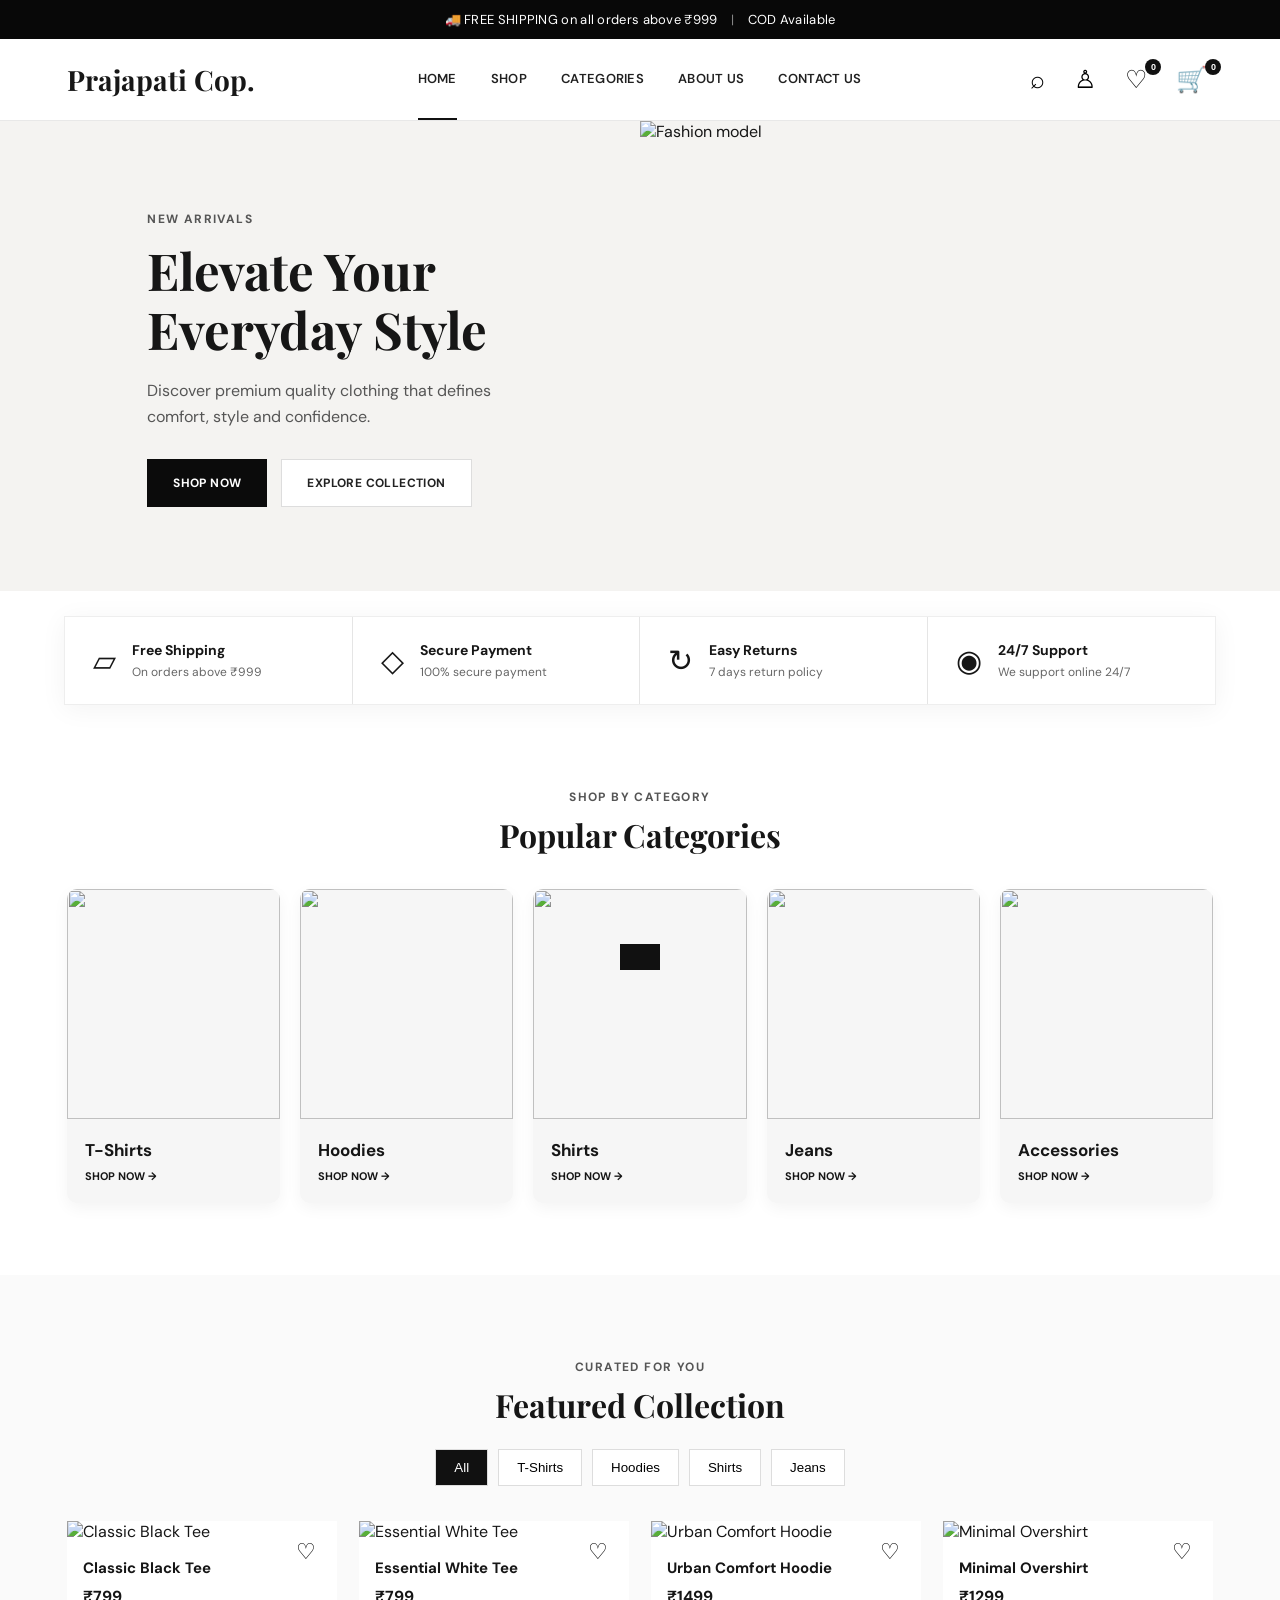
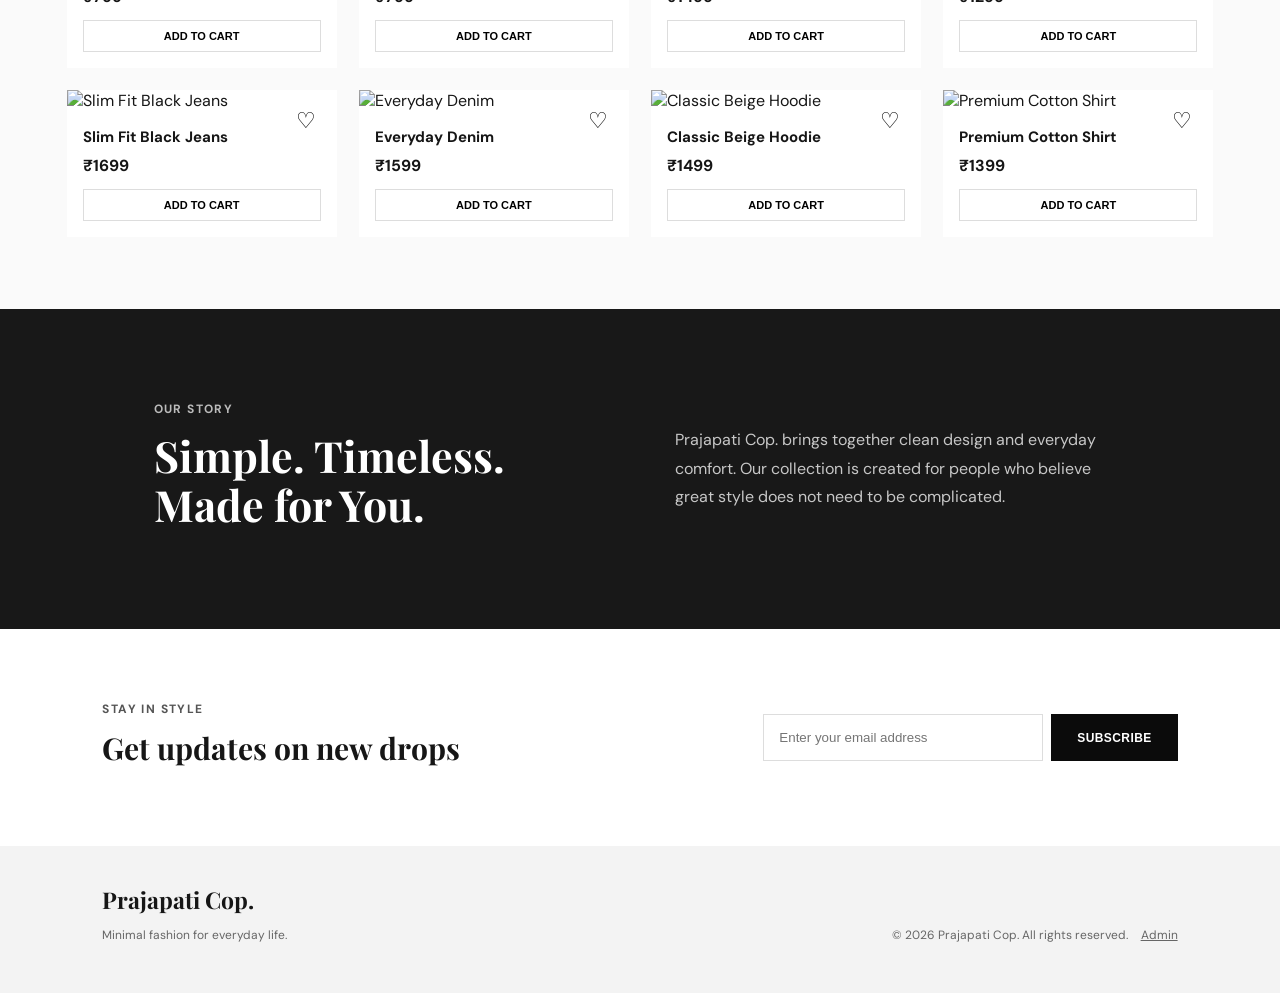
==== index.html @ 25d5ba53 "Add files via upload" ====
<!DOCTYPE html>
<html lang="en">
<head>
<meta charset="UTF-8" />
<meta name="viewport" content="width=device-width, initial-scale=1.0" />
<title>Prajapati Cop. | Fashion</title>
<link rel="preconnect" href="https://fonts.googleapis.com">
<link rel="preconnect" href="https://fonts.gstatic.com" crossorigin>
<link href="https://fonts.googleapis.com/css2?family=DM+Sans:wght@400;500;600;700&family=Playfair+Display:wght@500;600;700&display=swap" rel="stylesheet">
<link rel="stylesheet" href="style.css">
</head>
<body>
<div class="announcement">🚚 FREE SHIPPING on all orders above ₹999 <span>|</span> COD Available</div>

<header class="header">
  <a class="logo" href="#home">Prajapati Cop.</a>
  <nav>
    <a class="active" href="#home">HOME</a>
    <a href="#shop">SHOP</a>
    <a href="#categories">CATEGORIES</a>
    <a href="#about">ABOUT US</a>
    <a href="#contact">CONTACT US</a>
  </nav>
  <div class="actions">
    <button aria-label="Search" onclick="toggleSearch()">⌕</button>
    <button aria-label="Account" onclick="location.href='login.html'">♙</button>
    <button aria-label="Wishlist" onclick="openWishlist()">♡<b id="wishCount">0</b></button>
    <button aria-label="Cart" onclick="openCart()">🛒<b id="cartCount">0</b></button>
  </div>
</header>

<div id="searchBar" class="search-bar">
  <input id="searchInput" placeholder="Search products..." oninput="searchProducts(this.value)">
</div>

<main id="home">
<section class="hero">
  <div class="hero-content">
    <p class="eyebrow">NEW ARRIVALS</p>
    <h1>Elevate Your<br>Everyday Style</h1>
    <p>Discover premium quality clothing that defines<br>comfort, style and confidence.</p>
    <div class="hero-buttons">
      <a href="#shop" class="btn dark">SHOP NOW</a>
      <a href="#categories" class="btn light">EXPLORE COLLECTION</a>
    </div>
  </div>
  <div class="hero-image">
    <img src="https://images.unsplash.com/photo-1617137968427-85924c800a22?auto=format&fit=crop&w=1000&q=85" alt="Fashion model">
  </div>
</section>

<section class="benefits">
  <div><i>▱</i><span><strong>Free Shipping</strong><small>On orders above ₹999</small></span></div>
  <div><i>◇</i><span><strong>Secure Payment</strong><small>100% secure payment</small></span></div>
  <div><i>↻</i><span><strong>Easy Returns</strong><small>7 days return policy</small></span></div>
  <div><i>◉</i><span><strong>24/7 Support</strong><small>We support online 24/7</small></span></div>
</section>

<section id="categories" class="section">
  <div class="section-heading">
    <p>SHOP BY CATEGORY</p><h2>Popular Categories</h2>
  </div>
  <div class="categories">
    <article onclick="filterCategory('T-Shirts')"><img src="https://images.unsplash.com/photo-1521572163474-6864f9cf17ab?auto=format&fit=crop&w=700&q=80"><h3>T-Shirts</h3><span>SHOP NOW →</span></article>
    <article onclick="filterCategory('Hoodies')"><img src="https://images.unsplash.com/photo-1556821840-3a63f95609a7?auto=format&fit=crop&w=700&q=80"><h3>Hoodies</h3><span>SHOP NOW →</span></article>
    <article onclick="filterCategory('Shirts')"><img src="https://images.unsplash.com/photo-1602810318383-e386cc2a3ccf?auto=format&fit=crop&w=700&q=80"><h3>Shirts</h3><span>SHOP NOW →</span></article>
    <article onclick="filterCategory('Jeans')"><img src="https://images.unsplash.com/photo-1542272604-787c3835535d?auto=format&fit=crop&w=700&q=80"><h3>Jeans</h3><span>SHOP NOW →</span></article>
    <article onclick="filterCategory('Accessories')"><img src="https://images.unsplash.com/photo-1521369909029-2afed882baee?auto=format&fit=crop&w=700&q=80"><h3>Accessories</h3><span>SHOP NOW →</span></article>
  </div>
</section>

<section id="shop" class="section shop-section">
  <div class="section-heading">
    <p>CURATED FOR YOU</p><h2>Featured Collection</h2>
  </div>
  <div class="filters">
    <button onclick="filterCategory('All')" class="selected">All</button>
    <button onclick="filterCategory('T-Shirts')">T-Shirts</button>
    <button onclick="filterCategory('Hoodies')">Hoodies</button>
    <button onclick="filterCategory('Shirts')">Shirts</button>
    <button onclick="filterCategory('Jeans')">Jeans</button>
  </div>
  <div id="products" class="products"></div>
</section>

<section id="about" class="about">
  <div><p class="eyebrow">OUR STORY</p><h2>Simple. Timeless.<br>Made for You.</h2></div>
  <p>Prajapati Cop. brings together clean design and everyday comfort. Our collection is created for people who believe great style does not need to be complicated.</p>
</section>

<section id="contact" class="newsletter">
  <div><p>STAY IN STYLE</p><h2>Get updates on new drops</h2></div>
  <form onsubmit="subscribe(event)">
    <input type="email" placeholder="Enter your email address" required>
    <button class="btn dark">SUBSCRIBE</button>
  </form>
</section>
</main>

<footer>
  <div><h3>Prajapati Cop.</h3><p>Minimal fashion for everyday life.</p></div>
  <p>© 2026 Prajapati Cop. All rights reserved. <span style='margin-left:10px'><a href='admin.html' style='color:#666'>Admin</a></span></p>
</footer>

<div id="overlay" class="overlay" onclick="closePanels()"></div>
<aside id="cartPanel" class="panel">
  <button class="close" onclick="closePanels()">×</button><h2>Your Cart</h2>
  <div id="cartItems"></div>
  <div class="total">Total <strong id="cartTotal">₹0</strong></div>
  <button class="btn dark full" onclick="goCheckout()">CHECKOUT</button>
</aside>
<aside id="wishPanel" class="panel">
  <button class="close" onclick="closePanels()">×</button><h2>Your Wishlist</h2>
  <div id="wishItems"></div>
</aside>

<div id="toast"></div>
<script src="script.js"></script>
</body>
</html>
---- style.css ----
*{box-sizing:border-box}html{scroll-behavior:smooth}body{margin:0;color:#161616;background:#fff;font-family:"DM Sans",sans-serif}.announcement{background:#080808;color:#fff;text-align:center;padding:11px 20px;font-size:13px;letter-spacing:.3px}.announcement span{opacity:.5;margin:0 10px}.header{height:82px;display:flex;align-items:center;justify-content:space-between;padding:0 5.2vw;border-bottom:1px solid #e8e8e8;position:sticky;top:0;background:#fff;z-index:10}.logo{font-family:"Playfair Display",serif;font-weight:700;font-size:28px;text-decoration:none;color:#171717}nav{display:flex;gap:34px}nav a{color:#202020;text-decoration:none;font-size:13px;font-weight:600;letter-spacing:.3px;padding:31px 0;border-bottom:2px solid transparent}nav a:hover,nav a.active{border-color:#111}.actions{display:flex;align-items:center;gap:17px}.actions button{background:none;border:0;font-size:25px;cursor:pointer;position:relative}.actions b{position:absolute;top:-5px;right:-8px;background:#111;color:#fff;border-radius:50%;font-size:9px;width:16px;height:16px;display:grid;place-items:center}.search-bar{display:none;padding:12px 8%;border-bottom:1px solid #eee}.search-bar.show{display:block}.search-bar input{width:100%;padding:14px;border:1px solid #ddd;font-size:15px}.hero{min-height:470px;background:#f4f3f1;display:grid;grid-template-columns:1fr 1fr;overflow:hidden}.hero-content{padding:78px 0 55px 11.5vw}.eyebrow,.section-heading p,.newsletter p{font-size:12px;font-weight:700;letter-spacing:1.4px;color:#555}.hero h1,.section-heading h2,.about h2,.newsletter h2{font-family:"Playfair Display",serif;font-size:51px;line-height:1.15;margin:14px 0 20px}.hero-content>p:not(.eyebrow){color:#555;line-height:1.6}.hero-buttons{display:flex;gap:14px;margin-top:30px}.btn{display:inline-block;padding:15px 25px;border:1px solid #ddd;text-decoration:none;font-size:12px;font-weight:700;letter-spacing:.4px;cursor:pointer}.dark{background:#0b0b0b;color:#fff;border-color:#0b0b0b}.light{color:#222;background:#fff}.hero-image{position:relative}.hero-image img{width:100%;height:100%;object-fit:cover;object-position:center}.benefits{width:90%;margin:25px auto 0;display:grid;grid-template-columns:repeat(4,1fr);box-shadow:0 4px 25px #0000000d;border:1px solid #eee}.benefits>div{padding:24px 28px;display:flex;gap:16px;align-items:center;border-right:1px solid #e5e5e5}.benefits>div:last-child{border:0}.benefits i{font-style:normal;font-size:30px}.benefits span{display:flex;flex-direction:column;gap:5px}.benefits strong{font-size:14px}.benefits small{color:#666;font-size:12px}.section{padding:72px 5.2vw}.section-heading{text-align:center}.section-heading h2{font-size:32px;margin-top:8px}.categories{display:grid;grid-template-columns:repeat(5,1fr);gap:20px;margin-top:35px}.categories article{background:#f6f6f6;border-radius:10px;overflow:hidden;cursor:pointer;transition:.25s;box-shadow:0 5px 16px #0000000c}.categories article:hover,.product-card:hover{transform:translateY(-5px)}.categories img{width:100%;height:230px;object-fit:cover}.categories h3{font-size:17px;margin:15px 18px 8px}.categories span{display:block;font-size:11px;font-weight:700;margin:0 18px 20px}.shop-section{background:#fafafa}.filters{display:flex;justify-content:center;gap:10px;flex-wrap:wrap;margin:25px 0 35px}.filters button{padding:10px 18px;background:#fff;border:1px solid #ddd;cursor:pointer}.filters button:hover,.filters .selected{background:#111;color:#fff}.products{display:grid;grid-template-columns:repeat(4,1fr);gap:22px;max-width:1250px;margin:auto}.product-card{background:#fff;transition:.25s;position:relative}.product-card img{width:100%;height:310px;object-fit:cover}.product-info{padding:16px}.product-info h3{font-size:15px;margin:0 0 8px}.product-info p{margin:0;font-weight:700}.product-actions{display:flex;gap:8px;margin-top:13px}.small-btn{border:1px solid #ddd;background:#fff;padding:9px;cursor:pointer;font-size:11px;font-weight:700;flex:1}.wish-btn{position:absolute;right:12px;top:12px;background:#fff;border:0;border-radius:50%;width:38px;height:38px;font-size:22px;cursor:pointer}.about{padding:80px 12%;background:#181818;color:#fff;display:grid;grid-template-columns:1fr 1fr;gap:70px;align-items:center}.about .eyebrow{color:#bbb}.about h2{font-size:43px}.about>p{line-height:1.8;color:#c7c7c7;max-width:500px}.newsletter{padding:60px 8%;display:flex;align-items:center;justify-content:space-between;gap:30px}.newsletter h2{font-size:30px}.newsletter form{display:flex;gap:8px}.newsletter input{min-width:280px;padding:15px;border:1px solid #ddd}footer{background:#f3f3f3;padding:38px 8%;display:flex;justify-content:space-between;align-items:end}footer h3{font-family:"Playfair Display",serif;font-size:23px;margin:0 0 8px}footer p{color:#666;font-size:12px}.overlay{position:fixed;inset:0;background:#0007;display:none;z-index:20}.overlay.show{display:block}.panel{position:fixed;right:-430px;top:0;height:100vh;width:min(430px,100%);background:#fff;z-index:21;padding:30px;transition:.3s;overflow:auto}.panel.show{right:0}.panel h2{font-family:"Playfair Display",serif}.close{float:right;border:0;background:none;font-size:30px;cursor:pointer}.cart-row{display:flex;gap:12px;border-bottom:1px solid #eee;padding:13px 0}.cart-row img{width:65px;height:75px;object-fit:cover}.cart-row div{flex:1}.cart-row h4{margin:0 0 5px;font-size:14px}.remove{border:0;background:none;cursor:pointer;color:#777}.total{display:flex;justify-content:space-between;font-size:18px;padding:20px 0}.full{width:100%}.empty{color:#777;padding:30px 0;text-align:center}#toast{position:fixed;left:50%;bottom:30px;transform:translate(-50%,100px);background:#111;color:#fff;padding:13px 20px;z-index:50;transition:.3s;font-size:13px}#toast.show{transform:translate(-50%,0)}
@media(max-width:900px){nav{display:none}.hero{grid-template-columns:1fr;min-height:auto}.hero-content{padding:55px 9%}.hero h1{font-size:42px}.hero-image{height:380px}.benefits{grid-template-columns:1fr 1fr}.benefits>div:nth-child(2){border-right:0}.categories{grid-template-columns:repeat(2,1fr)}.products{grid-template-columns:repeat(2,1fr)}.about{grid-template-columns:1fr;gap:10px}.newsletter{flex-direction:column;align-items:flex-start}footer{display:block}.newsletter form{width:100%}.newsletter input{min-width:0;flex:1}}
@media(max-width:520px){.announcement{font-size:10px}.logo{font-size:22px}.header{height:68px;padding:0 4%}.actions{gap:8px}.actions button{font-size:20px}.hero h1{font-size:35px}.benefits{grid-template-columns:1fr;width:92%}.benefits>div{border-right:0;border-bottom:1px solid #e5e5e5}.section{padding:55px 4%}.categories{grid-template-columns:1fr 1fr;gap:12px}.categories img{height:180px}.categories h3{font-size:14px;margin:12px}.categories span{margin:0 12px 14px}.products{gap:12px}.product-card img{height:230px}.product-info{padding:12px}.newsletter form{flex-direction:column}.newsletter input{width:100%}.hero-buttons{flex-wrap:wrap}.about{padding:60px 8%}}

/* Account + Admin */
.page-wrap{max-width:1280px;margin:0 auto;padding:45px 5%}.breadcrumb{font-size:13px;color:#777;margin-bottom:12px}.page-title{font-family:"Playfair Display",serif;font-size:42px;margin:0 0 6px}.muted{color:#777}
.account-layout{display:grid;grid-template-columns:240px 1fr;gap:24px;margin-top:30px}.account-menu,.card{background:#fff;border:1px solid #e8e8e8;border-radius:12px;box-shadow:0 4px 20px #00000008}.account-menu{padding:12px;height:max-content}.account-menu button{display:block;width:100%;text-align:left;border:0;background:transparent;padding:14px;border-radius:8px;cursor:pointer;font-weight:600}.account-menu button.active,.account-menu button:hover{background:#111;color:#fff}.account-grid{display:grid;grid-template-columns:repeat(4,1fr);gap:16px}.stat-card{padding:22px}.stat-card strong{display:block;font-size:27px;margin-top:8px}.wide-grid{display:grid;grid-template-columns:1.25fr .9fr;gap:20px;margin-top:20px}.card{padding:20px}.card h3{margin-top:0}.order-line{display:grid;grid-template-columns:1fr auto auto;gap:12px;padding:14px 0;border-bottom:1px solid #eee;font-size:14px}.badge{padding:5px 10px;border-radius:20px;background:#eaf7ef;color:#237244;font-size:11px;font-weight:700}.login-box{max-width:460px;margin:55px auto;padding:32px}.field{margin:14px 0}.field label{display:block;font-size:13px;font-weight:700;margin-bottom:7px}.field input{width:100%;padding:14px;border:1px solid #ddd;border-radius:6px}.error{color:#b3261e;font-size:13px;display:none}

/* Admin */
.admin-body{background:#f7f7f8}.admin-layout{display:grid;grid-template-columns:250px 1fr;min-height:100vh}.admin-side{background:#121722;color:#fff;padding:25px 15px}.admin-brand{font-family:"Playfair Display",serif;font-size:25px;margin:0 12px 28px}.admin-side small{color:#aaa;margin-left:12px}.admin-side button{display:block;width:100%;padding:13px 15px;margin:5px 0;border:0;border-radius:8px;background:transparent;color:#dce0e8;text-align:left;font-weight:600;cursor:pointer}.admin-side button.active,.admin-side button:hover{background:#332a77;color:#fff}.admin-main{padding:28px}.admin-top{display:flex;justify-content:space-between;align-items:center;margin-bottom:25px}.admin-stats{display:grid;grid-template-columns:repeat(5,1fr);gap:15px}.admin-card{background:#fff;border:1px solid #eee;border-radius:12px;padding:20px}.admin-card strong{display:block;font-size:25px;margin-top:8px}.admin-content-grid{display:grid;grid-template-columns:1.2fr .8fr;gap:18px;margin-top:18px}.chart{height:250px;display:flex;align-items:end;gap:12px;padding:20px;border-bottom:2px solid #ddd}.bar{flex:1;background:#5b4acb;border-radius:7px 7px 0 0;min-height:20px}.admin-table{width:100%;border-collapse:collapse}.admin-table th,.admin-table td{padding:13px;text-align:left;border-bottom:1px solid #eee;font-size:13px}.admin-section{display:none}.admin-section.show{display:block}.danger{color:#c62828}.product-form{display:grid;grid-template-columns:repeat(2,1fr);gap:14px}.product-form input,.product-form select{padding:13px;border:1px solid #ddd;border-radius:6px}.admin-action{padding:9px 12px;border:0;border-radius:6px;background:#111;color:#fff;cursor:pointer}
@media(max-width:950px){.account-layout{grid-template-columns:1fr}.account-grid{grid-template-columns:repeat(2,1fr)}.wide-grid,.admin-content-grid{grid-template-columns:1fr}.admin-layout{grid-template-columns:1fr}.admin-side{display:flex;overflow:auto;gap:5px}.admin-brand{min-width:170px;margin:12px}.admin-side button{min-width:120px}.admin-main{padding:18px}.admin-stats{grid-template-columns:repeat(2,1fr)}}
@media(max-width:560px){.account-grid,.admin-stats{grid-template-columns:1fr}.page-title{font-size:34px}.order-line{grid-template-columns:1fr}.product-form{grid-template-columns:1fr}}

/* Checkout */
.checkout-page{max-width:1100px;margin:0 auto;padding:60px 24px 90px}.checkout-heading{text-align:left;margin-bottom:30px}.checkout-grid{display:grid;grid-template-columns:1.3fr .8fr;gap:28px;align-items:start}.checkout-card{background:#fff;border:1px solid #ddd;border-radius:16px;padding:28px;box-shadow:0 10px 30px rgba(0,0,0,.04)}.checkout-card h3{font-size:22px;margin:0 0 20px}.checkout-card h3:not(:first-child){margin-top:30px}.form-grid{display:grid;grid-template-columns:1fr 1fr;gap:16px}.form-grid label{font-size:14px;font-weight:600}.form-grid .wide{grid-column:1/-1}.form-grid input{display:block;width:100%;box-sizing:border-box;margin-top:7px;padding:13px;border:1px solid #d7d7d7;border-radius:8px;font:inherit}.payment-option{display:flex;gap:12px;align-items:flex-start;border:1px solid #ddd;padding:15px;border-radius:10px;margin:10px 0;cursor:pointer}.payment-option input{margin-top:4px}.payment-option small{display:block;color:#777;margin-top:4px}.checkout-card .full{width:100%;margin-top:22px}.checkout-note{font-size:12px;color:#777;text-align:center;margin-bottom:0}.checkout-item{display:flex;justify-content:space-between;gap:15px;padding:12px 0;border-bottom:1px solid #eee}.checkout-item small{color:#777}.summary-row,.summary-total{display:flex;justify-content:space-between;padding:14px 0}.summary-total{border-top:1px solid #ddd;font-size:20px}.order-empty{color:#777}.success-box{max-width:650px;margin:80px auto;text-align:center}.success-box h2{font-size:42px}@media(max-width:800px){.checkout-grid{grid-template-columns:1fr}.form-grid{grid-template-columns:1fr}.form-grid .wide{grid-column:auto}}
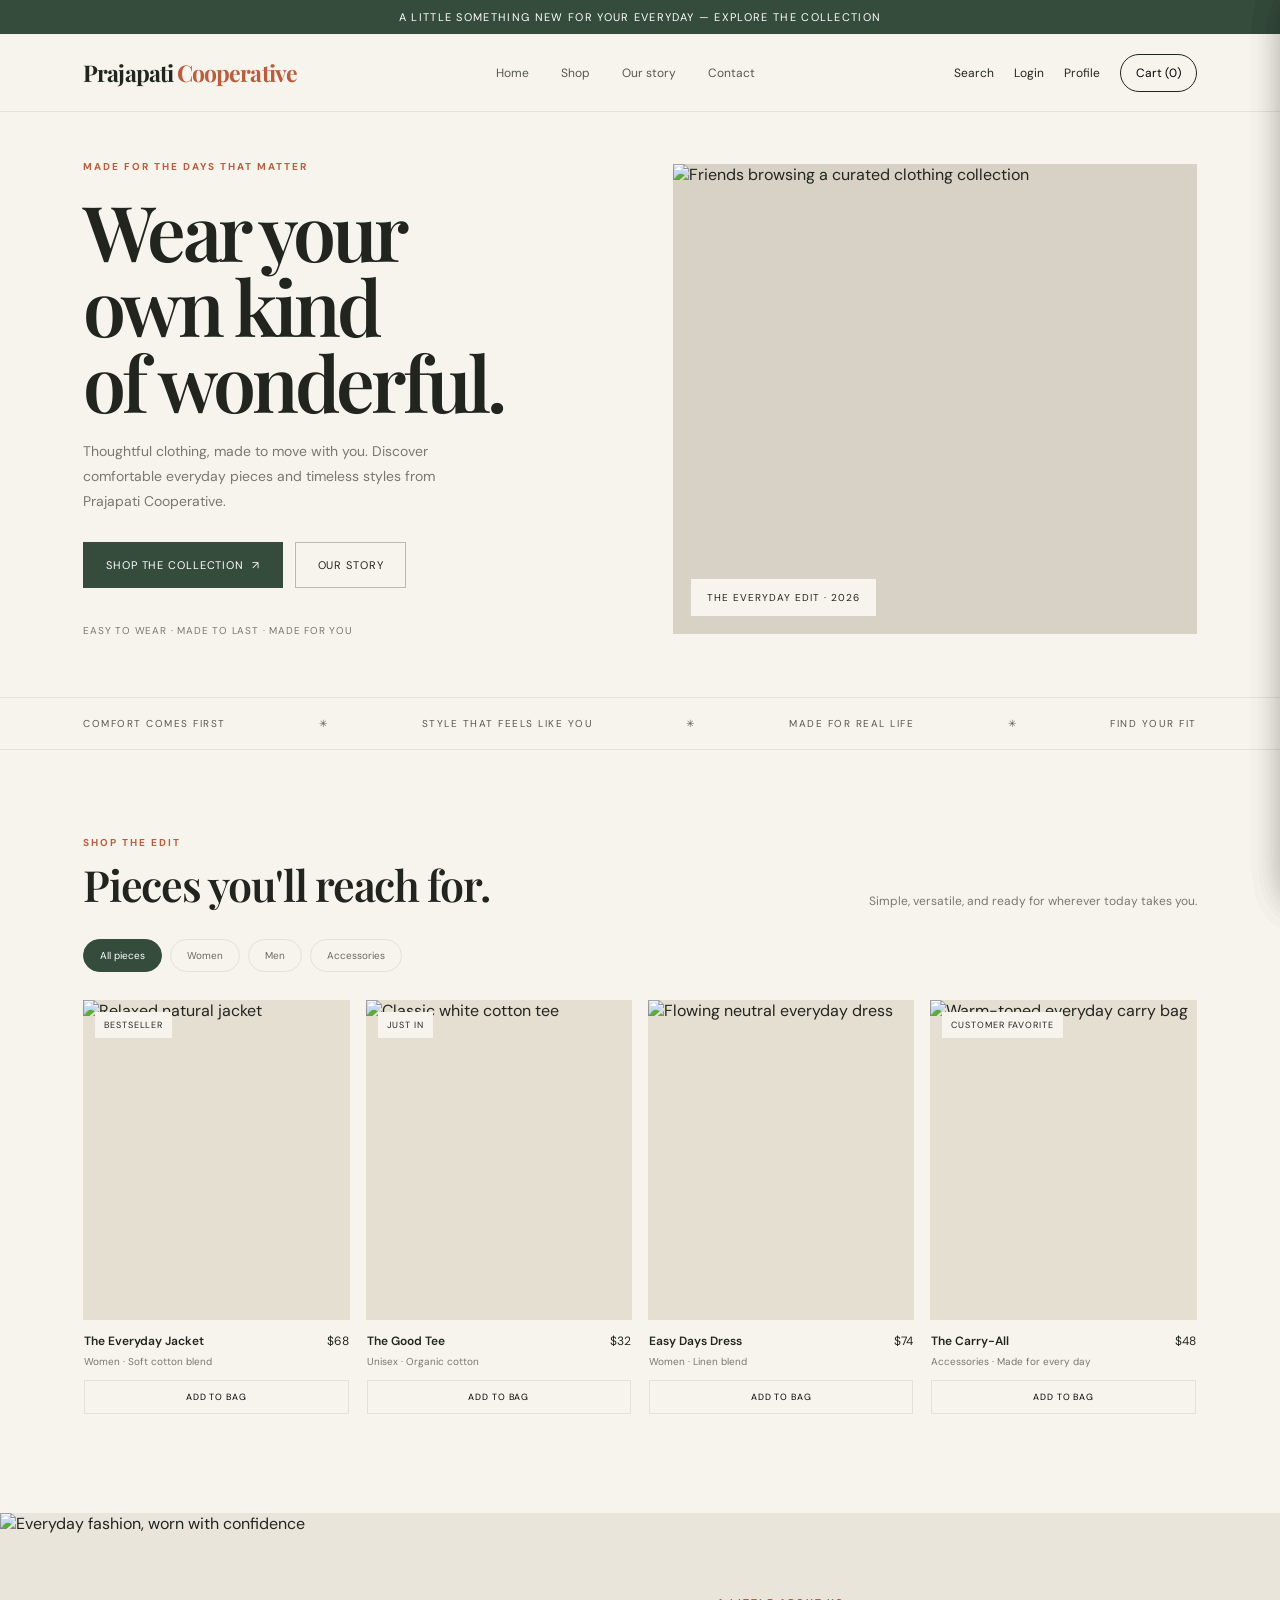
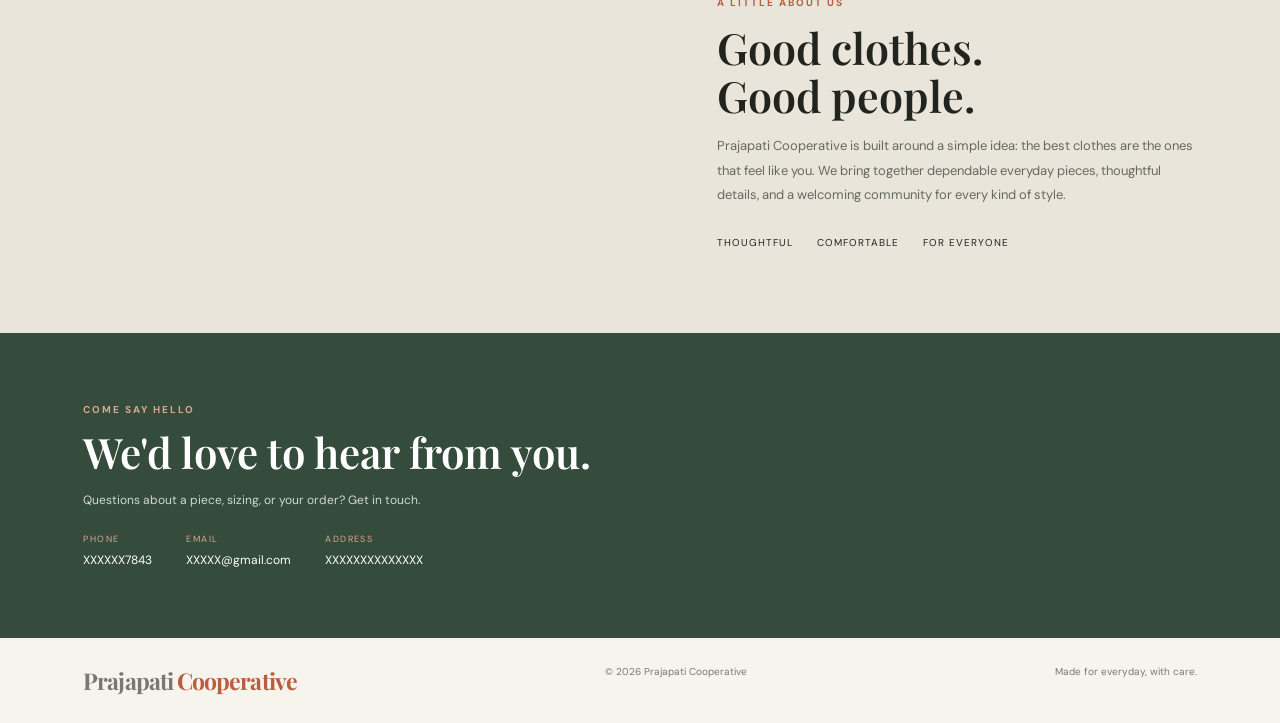
==== commit 2a954526: "Publish mobile Prajapati Cooperative storefront" ====
--- a/index.html
+++ b/index.html
@@ -1,120 +1,34 @@
-<!DOCTYPE html>
+<!doctype html>
 <html lang="en">
 <head>
-<meta charset="UTF-8" />
-<meta name="viewport" content="width=device-width, initial-scale=1.0" />
-<title>Prajapati Cop. | Fashion</title>
-<link rel="preconnect" href="https://fonts.googleapis.com">
-<link rel="preconnect" href="https://fonts.gstatic.com" crossorigin>
-<link href="https://fonts.googleapis.com/css2?family=DM+Sans:wght@400;500;600;700&family=Playfair+Display:wght@500;600;700&display=swap" rel="stylesheet">
-<link rel="stylesheet" href="style.css">
-</head>
+<meta charset="utf-8"><meta name="viewport" content="width=device-width,initial-scale=1"><meta name="theme-color" content="#f7f4ed">
+<title>Prajapati Cooperative — Everyday, beautifully made</title>
+<style>
+@import url('https://fonts.googleapis.com/css2?family=DM+Sans:wght@400;500;600;700&family=Playfair+Display:wght@500;600;700&display=swap');
+:root{--ink:#22251f;--muted:#777970;--cream:#f7f4ed;--green:#354b3c;--line:#e5e1d7;--rust:#b85e3e}*{box-sizing:border-box}html{scroll-behavior:smooth}body{margin:0;background:var(--cream);color:var(--ink);font-family:'DM Sans',sans-serif}a{color:inherit;text-decoration:none}button{font:inherit}.hamburger{display:none;border:0;background:transparent;font-size:22px;cursor:pointer;color:var(--ink)}.mobile-categories,.mobile-promo,.bottomnav{display:none}.drawerlinks{display:flex;flex-direction:column;margin-top:12px}.drawerlinks a{padding:17px 5px;border-bottom:1px solid var(--line);font-size:15px}.topline{background:var(--green);color:#fff;text-align:center;padding:10px;font-size:11px;letter-spacing:.12em}.nav{height:78px;display:flex;align-items:center;justify-content:space-between;padding:0 6.5%;border-bottom:1px solid var(--line)}.brand{font-family:'Playfair Display',serif;font-size:23px;font-weight:700;letter-spacing:-.04em}.brand span{color:var(--rust)}.links{display:flex;gap:32px;font-size:12px;color:#55584f}.links a:hover{color:var(--rust)}.navright{font-size:12px;display:flex;gap:20px;align-items:center}.bag{border:1px solid var(--ink);padding:10px 15px;border-radius:99px;background:transparent;cursor:pointer}.textbtn{border:0;background:transparent;cursor:pointer;font-size:12px;color:inherit;padding:8px 0}.tools{display:flex;gap:10px;align-items:center}.searchbar{display:none;padding:14px 6.5%;border-bottom:1px solid var(--line)}.searchbar.open{display:flex}.searchbar input{width:100%;padding:12px 14px;border:1px solid var(--line);background:#fff;font:inherit;font-size:13px}.panel{position:fixed;inset:0 0 0 auto;width:min(390px,100%);background:var(--cream);z-index:10;box-shadow:-10px 0 40px #0002;padding:25px;transform:translateX(105%);transition:transform .25s;overflow:auto}.panel.open{transform:translateX(0)}.panelhead{display:flex;justify-content:space-between;align-items:center;border-bottom:1px solid var(--line);padding-bottom:15px}.panelhead h2{font:600 28px "Playfair Display",serif;margin:0}.close{border:0;background:none;font-size:24px;cursor:pointer}.cartline{padding:16px 0;border-bottom:1px solid var(--line);font-size:13px}.loginbox{margin-top:24px}.loginbox input{display:block;width:100%;padding:12px;margin:10px 0;border:1px solid var(--line);background:white;font:inherit}.formswitch{font-size:12px;color:var(--muted);margin-top:18px}.linkbtn{border:0;background:none;text-decoration:underline;cursor:pointer;color:var(--green);font:inherit;padding:0}.shade{display:none;position:fixed;inset:0;background:#171a1680;z-index:9}.shade.open{display:block}.hero{display:grid;grid-template-columns:1fr 1fr;min-height:570px;padding:48px 6.5% 60px;gap:6%;align-items:center}.eyebrow{font-size:10px;letter-spacing:.2em;text-transform:uppercase;color:var(--rust);font-weight:700}.hero h1{font:600 clamp(48px,6vw,82px)/.98 'Playfair Display',serif;letter-spacing:-.05em;margin:20px 0}.hero p{color:var(--muted);line-height:1.8;max-width:390px;font-size:14px}.actions{display:flex;gap:12px;margin-top:28px}.btn{padding:15px 22px;background:var(--green);color:white;border:1px solid var(--green);font-size:11px;letter-spacing:.08em;cursor:pointer}.btn.outline{background:transparent;color:var(--ink);border-color:#bcb9ae}.hero-note{font-size:10px;color:var(--muted);margin-top:36px;letter-spacing:.08em}.heroimg{height:470px;position:relative;background:#d7d2c5;overflow:hidden}.heroimg img{width:100%;height:100%;object-fit:cover;display:block}.imglabel{position:absolute;bottom:18px;left:18px;background:var(--cream);padding:12px 16px;font-size:10px;letter-spacing:.1em;text-transform:uppercase}.ticker{border-top:1px solid var(--line);border-bottom:1px solid var(--line);padding:19px 6.5%;display:flex;justify-content:space-between;color:#55584f;font-size:10px;letter-spacing:.15em;text-transform:uppercase}.section{padding:86px 6.5%}.sectionhead{display:flex;justify-content:space-between;align-items:end;margin-bottom:30px}.section h2{font:600 43px/1.1 'Playfair Display',serif;letter-spacing:-.03em;margin:12px 0 0}.sub{font-size:12px;color:var(--muted)}.filters{display:flex;gap:8px;margin:25px 0 28px}.filter{border:1px solid var(--line);background:transparent;border-radius:99px;padding:9px 16px;font-size:10px;color:#686a62;cursor:pointer}.filter.active,.filter:hover{background:var(--green);color:white;border-color:var(--green)}.grid{display:grid;grid-template-columns:repeat(4,1fr);gap:16px}.product[hidden]{display:none}.photo{height:320px;background:#e5dfd2;position:relative;overflow:hidden}.photo img{width:100%;height:100%;object-fit:cover;transition:transform .5s}.product:hover .photo img{transform:scale(1.04)}.tag{position:absolute;top:12px;left:12px;background:var(--cream);padding:7px 9px;font-size:9px;letter-spacing:.1em;text-transform:uppercase}.productinfo{padding:13px 1px}.productrow{display:flex;justify-content:space-between;gap:10px;font-size:12px}.productname{font-weight:600}.price{white-space:nowrap}.detail{color:var(--muted);font-size:10px;margin-top:6px}.add{display:block;margin-top:12px;border:1px solid var(--line);background:transparent;width:100%;padding:10px;text-transform:uppercase;letter-spacing:.1em;font-size:9px;cursor:pointer}.add:hover{background:var(--green);color:#fff}.story{background:#e9e5da;display:grid;grid-template-columns:1fr 1fr;min-height:420px}.storyimg img{width:100%;height:100%;object-fit:cover;display:block}.storycopy{padding:70px 12%;align-self:center}.storycopy h2{font:600 43px/1.1 'Playfair Display',serif;margin:15px 0}.storycopy p{font-size:13px;line-height:1.9;color:#66695f}.values{display:flex;gap:24px;margin-top:28px;font-size:10px;letter-spacing:.1em;text-transform:uppercase}.contact{background:var(--green);color:#fff;padding:70px 6.5%;display:flex;justify-content:space-between;align-items:center}.contact h2{font:600 42px 'Playfair Display',serif;margin:8px 0}.contact p{font-size:12px;color:#d2d9d0} .contact .btn{background:var(--cream);color:var(--green);border-color:var(--cream)}.contactdetails{display:flex;gap:34px;margin-top:25px;flex-wrap:wrap}.contactdetails div{display:flex;flex-direction:column;gap:7px}.contactdetails span{font-size:9px;letter-spacing:.16em;color:#d8a991}.contactdetails a,.contactdetails p{font-size:12px;color:#fff;margin:0}.contactdetails a:hover{text-decoration:underline}footer{padding:27px 6.5%;display:flex;justify-content:space-between;font-size:10px;color:var(--muted)}.toast{position:fixed;bottom:20px;right:20px;background:var(--ink);color:white;padding:13px 18px;font-size:12px;opacity:0;transform:translateY(8px);transition:.2s;pointer-events:none}.toast.show{opacity:1;transform:translateY(0)}
+@media(max-width:800px){.nav{padding:0 5%;height:68px}.links{gap:14px}.links a:nth-child(3){display:none}.hero{grid-template-columns:1fr;padding:42px 5%;gap:30px}.heroimg{height:380px}.ticker{padding:17px 5%;gap:12px;flex-wrap:wrap}.section{padding:65px 5%}.grid{grid-template-columns:repeat(2,1fr);gap:12px}.photo{height:270px}.story{grid-template-columns:1fr}.storyimg{height:300px}.storycopy{padding:50px 8%}.contact{padding:55px 5%}.contact h2{font-size:34px}}@media(max-width:480px){.topline{font-size:8px;padding:8px}.nav{height:64px;justify-content:flex-start;gap:12px;padding:0 4%}.hamburger{display:block}.brand{font-size:16px;white-space:nowrap}.links{display:none}.navright{margin-left:auto;gap:8px}.navright #loginBtn,.navright #profileBtn{display:none}.textbtn{font-size:11px}.bag{font-size:10px;padding:8px}.searchbar{display:flex;padding:10px 4%;border-bottom:0}.searchbar input{border-radius:12px}.mobile-categories{display:flex;justify-content:space-between;gap:12px;padding:12px 4% 16px;overflow-x:auto;background:#fff;border-bottom:1px solid var(--line)}.mobile-categories a{min-width:57px;display:flex;flex-direction:column;align-items:center;gap:6px;font-size:23px}.mobile-categories span{font-size:10px;color:#50534b}.mobile-promo{display:flex;margin:14px 4% 4px;padding:20px;border-radius:14px;background:linear-gradient(115deg,#273a32,#607565);color:white;align-items:center;justify-content:space-between;min-height:145px}.mobile-promo div:first-child{display:flex;flex-direction:column;gap:5px}.mobile-promo b{font-size:9px;letter-spacing:.15em;color:#e6cbb2}.mobile-promo strong{font:600 26px "Playfair Display",serif}.mobile-promo span{font-size:10px;color:#e1e5df}.mobile-promo a{font-size:9px;letter-spacing:.1em;margin-top:6px}.promo-mark{border:1px solid #ffffff80;border-radius:50%;width:82px;height:82px;display:flex;align-items:center;justify-content:center;text-align:center;font-weight:700;font-size:13px;transform:rotate(10deg)}.hero{min-height:auto;padding:22px 4% 16px;display:block}.hero>div:first-child{display:none}.heroimg{height:190px;border-radius:12px}.imglabel{bottom:8px;left:8px;font-size:8px;padding:8px}.ticker{display:none}.section{padding:28px 4% 45px}.sectionhead{margin-bottom:12px}.section h2{font-size:28px}.sub{font-size:10px}.filters{overflow-x:auto;white-space:nowrap;margin:15px 0}.grid{grid-template-columns:repeat(2,minmax(0,1fr));gap:10px}.photo{height:200px;border-radius:9px}.productinfo{padding:10px 1px}.productrow{font-size:11px}.detail{font-size:9px}.add{padding:9px}.story{margin-top:10px}.storyimg{height:220px}.storycopy{padding:38px 6%}.storycopy h2{font-size:34px}.contact{padding:38px 5%}.contact h2{font-size:29px}.contactdetails{gap:20px}.contactdetails a,.contactdetails p{font-size:11px}footer{padding-bottom:85px}.bottomnav{position:fixed;z-index:5;bottom:0;left:0;right:0;display:flex;justify-content:space-around;background:#fff;border-top:1px solid var(--line);padding:9px 5px calc(9px + env(safe-area-inset-bottom));box-shadow:0 -5px 18px #0000000a}.bottomnav a,.bottomnav button{display:flex;flex-direction:column;align-items:center;gap:3px;border:0;background:none;color:#565a52;font-size:9px;cursor:pointer}.bottomnav i{font-style:normal;font-size:18px}.bottomnav a:first-child{color:var(--rust)}.links{gap:10px;font-size:10px}.navright{gap:8px;font-size:10px}.bag{padding:8px 10px}.hero h1{font-size:56px}.heroimg{height:330px}.photo{height:215px}.sectionhead{align-items:start;gap:12px;flex-direction:column}.section h2{font-size:37px}.ticker{font-size:8px}.contact{align-items:flex-start;gap:22px;flex-direction:column}footer{gap:10px;flex-wrap:wrap}}
+</style></head>
 <body>
-<div class="announcement">🚚 FREE SHIPPING on all orders above ₹999 <span>|</span> COD Available</div>
-
-<header class="header">
-  <a class="logo" href="#home">Prajapati Cop.</a>
-  <nav>
-    <a class="active" href="#home">HOME</a>
-    <a href="#shop">SHOP</a>
-    <a href="#categories">CATEGORIES</a>
-    <a href="#about">ABOUT US</a>
-    <a href="#contact">CONTACT US</a>
-  </nav>
-  <div class="actions">
-    <button aria-label="Search" onclick="toggleSearch()">⌕</button>
-    <button aria-label="Account" onclick="location.href='login.html'">♙</button>
-    <button aria-label="Wishlist" onclick="openWishlist()">♡<b id="wishCount">0</b></button>
-    <button aria-label="Cart" onclick="openCart()">🛒<b id="cartCount">0</b></button>
-  </div>
-</header>
-
-<div id="searchBar" class="search-bar">
-  <input id="searchInput" placeholder="Search products..." oninput="searchProducts(this.value)">
-</div>
-
-<main id="home">
-<section class="hero">
-  <div class="hero-content">
-    <p class="eyebrow">NEW ARRIVALS</p>
-    <h1>Elevate Your<br>Everyday Style</h1>
-    <p>Discover premium quality clothing that defines<br>comfort, style and confidence.</p>
-    <div class="hero-buttons">
-      <a href="#shop" class="btn dark">SHOP NOW</a>
-      <a href="#categories" class="btn light">EXPLORE COLLECTION</a>
-    </div>
-  </div>
-  <div class="hero-image">
-    <img src="https://images.unsplash.com/photo-1617137968427-85924c800a22?auto=format&fit=crop&w=1000&q=85" alt="Fashion model">
-  </div>
-</section>
-
-<section class="benefits">
-  <div><i>▱</i><span><strong>Free Shipping</strong><small>On orders above ₹999</small></span></div>
-  <div><i>◇</i><span><strong>Secure Payment</strong><small>100% secure payment</small></span></div>
-  <div><i>↻</i><span><strong>Easy Returns</strong><small>7 days return policy</small></span></div>
-  <div><i>◉</i><span><strong>24/7 Support</strong><small>We support online 24/7</small></span></div>
-</section>
-
-<section id="categories" class="section">
-  <div class="section-heading">
-    <p>SHOP BY CATEGORY</p><h2>Popular Categories</h2>
-  </div>
-  <div class="categories">
-    <article onclick="filterCategory('T-Shirts')"><img src="https://images.unsplash.com/photo-1521572163474-6864f9cf17ab?auto=format&fit=crop&w=700&q=80"><h3>T-Shirts</h3><span>SHOP NOW →</span></article>
-    <article onclick="filterCategory('Hoodies')"><img src="https://images.unsplash.com/photo-1556821840-3a63f95609a7?auto=format&fit=crop&w=700&q=80"><h3>Hoodies</h3><span>SHOP NOW →</span></article>
-    <article onclick="filterCategory('Shirts')"><img src="https://images.unsplash.com/photo-1602810318383-e386cc2a3ccf?auto=format&fit=crop&w=700&q=80"><h3>Shirts</h3><span>SHOP NOW →</span></article>
-    <article onclick="filterCategory('Jeans')"><img src="https://images.unsplash.com/photo-1542272604-787c3835535d?auto=format&fit=crop&w=700&q=80"><h3>Jeans</h3><span>SHOP NOW →</span></article>
-    <article onclick="filterCategory('Accessories')"><img src="https://images.unsplash.com/photo-1521369909029-2afed882baee?auto=format&fit=crop&w=700&q=80"><h3>Accessories</h3><span>SHOP NOW →</span></article>
-  </div>
-</section>
-
-<section id="shop" class="section shop-section">
-  <div class="section-heading">
-    <p>CURATED FOR YOU</p><h2>Featured Collection</h2>
-  </div>
-  <div class="filters">
-    <button onclick="filterCategory('All')" class="selected">All</button>
-    <button onclick="filterCategory('T-Shirts')">T-Shirts</button>
-    <button onclick="filterCategory('Hoodies')">Hoodies</button>
-    <button onclick="filterCategory('Shirts')">Shirts</button>
-    <button onclick="filterCategory('Jeans')">Jeans</button>
-  </div>
-  <div id="products" class="products"></div>
-</section>
-
-<section id="about" class="about">
-  <div><p class="eyebrow">OUR STORY</p><h2>Simple. Timeless.<br>Made for You.</h2></div>
-  <p>Prajapati Cop. brings together clean design and everyday comfort. Our collection is created for people who believe great style does not need to be complicated.</p>
-</section>
-
-<section id="contact" class="newsletter">
-  <div><p>STAY IN STYLE</p><h2>Get updates on new drops</h2></div>
-  <form onsubmit="subscribe(event)">
-    <input type="email" placeholder="Enter your email address" required>
-    <button class="btn dark">SUBSCRIBE</button>
-  </form>
-</section>
-</main>
-
-<footer>
-  <div><h3>Prajapati Cop.</h3><p>Minimal fashion for everyday life.</p></div>
-  <p>© 2026 Prajapati Cop. All rights reserved. <span style='margin-left:10px'><a href='admin.html' style='color:#666'>Admin</a></span></p>
-</footer>
-
-<div id="overlay" class="overlay" onclick="closePanels()"></div>
-<aside id="cartPanel" class="panel">
-  <button class="close" onclick="closePanels()">×</button><h2>Your Cart</h2>
-  <div id="cartItems"></div>
-  <div class="total">Total <strong id="cartTotal">₹0</strong></div>
-  <button class="btn dark full" onclick="goCheckout()">CHECKOUT</button>
-</aside>
-<aside id="wishPanel" class="panel">
-  <button class="close" onclick="closePanels()">×</button><h2>Your Wishlist</h2>
-  <div id="wishItems"></div>
-</aside>
-
-<div id="toast"></div>
-<script src="script.js"></script>
-</body>
-</html>+<div class="topline">A LITTLE SOMETHING NEW FOR YOUR EVERYDAY — EXPLORE THE COLLECTION</div>
+<header class="nav"><button class="hamburger" id="menuBtn" aria-label="Open menu">☰</button><a class="brand" href="#home">Prajapati <span>Cooperative</span></a><nav class="links"><a href="#home">Home</a><a href="#collection">Shop</a><a href="#story">Our story</a><a href="#contact">Contact</a></nav><div class="navright"><button class="textbtn" id="searchBtn">Search</button><button class="textbtn" id="loginBtn">Login</button><button class="textbtn" id="profileBtn">Profile</button><button class="bag" id="cartBtn" aria-label="Shopping cart">Cart (<span id="count">0</span>)</button></div></header>
+<div class="searchbar" id="searchbar"><input id="searchInput" type="search" placeholder="Search clothes and accessories..." aria-label="Search products"></div><div class="mobile-categories"><a href="#collection">👚<span>Women</span></a><a href="#collection">👕<span>Men</span></a><a href="#collection">🧒<span>Kids</span></a><a href="#collection">👜<span>Bags</span></a><a href="#collection">✨<span>New in</span></a></div><div class="mobile-promo"><div><b>EVERYDAY STYLE EVENT</b><strong>Up to 40% off</strong><span>Fresh picks for your wardrobe</span><a href="#collection">SHOP THE SALE&nbsp; →</a></div><div class="promo-mark">STYLE<br>SALE</div></div><main>
+<section class="hero" id="home"><div><div class="eyebrow">Made for the days that matter</div><h1>Wear your<br>own kind<br>of wonderful.</h1><p>Thoughtful clothing, made to move with you. Discover comfortable everyday pieces and timeless styles from Prajapati Cooperative.</p><div class="actions"><a class="btn" href="#collection">SHOP THE COLLECTION&nbsp; ↗</a><a class="btn outline" href="#story">OUR STORY</a></div><div class="hero-note">EASY TO WEAR · MADE TO LAST · MADE FOR YOU</div></div><div class="heroimg"><img src="https://images.unsplash.com/photo-1483985988355-763728e1935b?auto=format&fit=crop&w=1200&q=85" alt="Friends browsing a curated clothing collection"><div class="imglabel">The everyday edit · 2026</div></div></section>
+<div class="ticker"><span>Comfort comes first</span><span>✳</span><span>Style that feels like you</span><span>✳</span><span>Made for real life</span><span>✳</span><span>Find your fit</span></div>
+<section class="section" id="collection"><div class="sectionhead"><div><div class="eyebrow">Shop the edit</div><h2>Pieces you'll reach for.</h2></div><div class="sub">Simple, versatile, and ready for wherever today takes you.</div></div><div class="filters"><button class="filter active" data-filter="all">All pieces</button><button class="filter" data-filter="women">Women</button><button class="filter" data-filter="men">Men</button><button class="filter" data-filter="accessories">Accessories</button></div><div class="grid">
+<article class="product" data-category="women"><div class="photo"><img src="https://images.unsplash.com/photo-1591047139829-d91aecb6caea?auto=format&fit=crop&w=800&q=80" alt="Relaxed natural jacket"><span class="tag">Bestseller</span></div><div class="productinfo"><div class="productrow"><span class="productname">The Everyday Jacket</span><span class="price">$68</span></div><div class="detail">Women · Soft cotton blend</div><button class="add">Add to bag</button></div></article>
+<article class="product" data-category="men"><div class="photo"><img src="https://images.unsplash.com/photo-1521572163474-6864f9cf17ab?auto=format&fit=crop&w=800&q=80" alt="Classic white cotton tee"><span class="tag">Just in</span></div><div class="productinfo"><div class="productrow"><span class="productname">The Good Tee</span><span class="price">$32</span></div><div class="detail">Unisex · Organic cotton</div><button class="add">Add to bag</button></div></article>
+<article class="product" data-category="women"><div class="photo"><img src="https://images.unsplash.com/photo-1594633312681-425c7b97ccd1?auto=format&fit=crop&w=800&q=80" alt="Flowing neutral everyday dress"></div><div class="productinfo"><div class="productrow"><span class="productname">Easy Days Dress</span><span class="price">$74</span></div><div class="detail">Women · Linen blend</div><button class="add">Add to bag</button></div></article>
+<article class="product" data-category="accessories"><div class="photo"><img src="https://images.unsplash.com/photo-1548036328-c9fa89d128fa?auto=format&fit=crop&w=800&q=80" alt="Warm-toned everyday carry bag"><span class="tag">Customer favorite</span></div><div class="productinfo"><div class="productrow"><span class="productname">The Carry-All</span><span class="price">$48</span></div><div class="detail">Accessories · Made for every day</div><button class="add">Add to bag</button></div></article>
+</div></section>
+<section class="story" id="story"><div class="storyimg"><img src="https://images.unsplash.com/photo-1529139574466-a303027c1d8b?auto=format&fit=crop&w=1200&q=85" alt="Everyday fashion, worn with confidence"></div><div class="storycopy"><div class="eyebrow">A little about us</div><h2>Good clothes.<br>Good people.</h2><p>Prajapati Cooperative is built around a simple idea: the best clothes are the ones that feel like you. We bring together dependable everyday pieces, thoughtful details, and a welcoming community for every kind of style.</p><div class="values"><span>Thoughtful</span><span>Comfortable</span><span>For everyone</span></div></div></section>
+<section class="contact" id="contact"><div><div class="eyebrow" style="color:#d8a991">Come say hello</div><h2>We'd love to hear from you.</h2><p>Questions about a piece, sizing, or your order? Get in touch.</p><div class="contactdetails"><div><span>PHONE</span><a href="tel:XXXXXX7843">XXXXXX7843</a></div><div><span>EMAIL</span><a href="mailto:XXXXX@gmail.com">XXXXX@gmail.com</a></div><div><span>ADDRESS</span><p>XXXXXXXXXXXXXX</p></div></div></div></section>
+</main><footer><a class="brand" href="#home">Prajapati <span>Cooperative</span></a><span>© 2026 Prajapati Cooperative</span><span>Made for everyday, with care.</span></footer><nav class="bottomnav"><a href="#home"><i>⌂</i>Home</a><a href="#collection"><i>✦</i>Deals</a><a href="#collection"><i>▤</i>Shop</a><a href="#collection"><i>▦</i>Categories</a><button id="bottomProfile"><i>♙</i>Profile</button></nav><div class="toast" id="toast" role="status">Added to your bag</div>
+<div class="shade" id="shade"></div><aside class="panel" id="menuPanel" aria-label="Shop menu"><div class="panelhead"><a class="brand" href="#home">Prajapati <span>Cooperative</span></a><button class="close" data-close aria-label="Close">×</button></div><div class="drawerlinks"><a href="#collection">🛍️ &nbsp; Shop all</a><a href="#collection">👗 &nbsp; Women</a><a href="#collection">👔 &nbsp; Men</a><a href="#collection">🧒 &nbsp; Kids</a><a href="#collection">👜 &nbsp; Bags & accessories</a><a href="#story">✳ &nbsp; Our story</a><a href="#contact">☎ &nbsp; Contact</a></div></aside><aside class="panel" id="cartPanel" aria-label="Shopping cart"><div class="panelhead"><h2>Your cart</h2><button class="close" data-close aria-label="Close">×</button></div><div id="cartItems"><p class="sub">Your cart is empty. Find something you love.</p></div><p id="cartTotal" style="font-weight:700"></p><a class="btn" href="#collection" id="continueShop">CONTINUE SHOPPING</a></aside><aside class="panel" id="profilePanel" aria-label="Profile"><div class="panelhead"><h2>My profile</h2><button class="close" data-close aria-label="Close">×</button></div><div class="loginbox"><p class="sub">Your details on this device.</p><input id="profileName" type="text" placeholder="Your name" aria-label="Your name"><input id="profileEmail" type="email" placeholder="Email address" aria-label="Email address"><input id="profilePhone" type="tel" placeholder="Phone number" aria-label="Phone number"><button class="btn" id="saveProfile">SAVE PROFILE</button><p class="sub">Profile details are saved in this browser only.</p></div></aside><aside class="panel" id="loginPanel" aria-label="Login"><div class="panelhead"><h2>Welcome back</h2><button class="close" data-close aria-label="Close">×</button></div><div class="loginbox" id="loginForm"><p class="sub">Sign in to keep track of your orders.</p><input type="email" placeholder="Email address" aria-label="Email address"><input type="password" placeholder="Password" aria-label="Password"><button class="btn" id="signIn">SIGN IN</button><p class="formswitch">New here? <button class="linkbtn" id="showRegister">Create an account</button></p></div><div class="loginbox" id="registerForm" hidden><p class="sub">Create an account to keep track of your orders.</p><input type="text" placeholder="Your name" aria-label="Your name"><input type="email" placeholder="Email address" aria-label="Email address"><input type="password" placeholder="Create password" aria-label="Create password"><input type="password" placeholder="Confirm password" aria-label="Confirm password"><button class="btn" id="registerSubmit">CREATE ACCOUNT</button><p class="formswitch">Already registered? <button class="linkbtn" id="showLogin">Sign in</button></p></div></aside><script>
+const countEl=document.getElementById('count'),toast=document.getElementById('toast'),cart=[],products=[...document.querySelectorAll('.product')];const cartPanel=document.getElementById('cartPanel'),loginPanel=document.getElementById('loginPanel'),menuPanel=document.getElementById('menuPanel'),profilePanel=document.getElementById('profilePanel'),shade=document.getElementById('shade');function openPanel(el){document.querySelectorAll('.panel').forEach(p=>p.classList.remove('open'));el.classList.add('open');shade.classList.add('open')}function closePanels(){document.querySelectorAll('.panel').forEach(p=>p.classList.remove('open'));shade.classList.remove('open')}function renderCart(){countEl.textContent=cart.length;const box=document.getElementById('cartItems');box.innerHTML=cart.length?cart.map(x=>`<div class="cartline">${x.name} <span style="float:right">${x.price}</span></div>`).join(''):'<p class="sub">Your cart is empty. Find something you love.</p>';document.getElementById('cartTotal').textContent=cart.length?'Items: '+cart.length:''}document.querySelectorAll('.add').forEach((b,i)=>b.addEventListener('click',()=>{const p=products[i];cart.push({name:p.querySelector('.productname').textContent,price:p.querySelector('.price').textContent});renderCart();toast.classList.add('show');clearTimeout(window.toastTimer);window.toastTimer=setTimeout(()=>toast.classList.remove('show'),1600)}));document.querySelectorAll('.filter').forEach(b=>b.addEventListener('click',()=>{document.querySelector('.filter.active').classList.remove('active');b.classList.add('active');products.forEach(p=>p.hidden=b.dataset.filter!=='all'&&p.dataset.category!==b.dataset.filter)}));document.getElementById('menuBtn').addEventListener('click',()=>openPanel(menuPanel));document.getElementById('bottomProfile').addEventListener('click',()=>document.getElementById('profileBtn').click());document.getElementById('cartBtn').addEventListener('click',()=>openPanel(cartPanel));document.getElementById('loginBtn').addEventListener('click',()=>openPanel(loginPanel));document.getElementById('profileBtn').addEventListener('click',()=>{const d=JSON.parse(localStorage.getItem('pcProfile')||'{}');document.getElementById('profileName').value=d.name||'';document.getElementById('profileEmail').value=d.email||'';document.getElementById('profilePhone').value=d.phone||'';openPanel(profilePanel)});document.getElementById('saveProfile').addEventListener('click',()=>{localStorage.setItem('pcProfile',JSON.stringify({name:document.getElementById('profileName').value,email:document.getElementById('profileEmail').value,phone:document.getElementById('profilePhone').value}));closePanels();toast.textContent='Profile saved on this device.';toast.classList.add('show');setTimeout(()=>toast.classList.remove('show'),2200)});document.querySelectorAll('[data-close]').forEach(b=>b.addEventListener('click',closePanels));shade.addEventListener('click',closePanels);document.getElementById('continueShop').addEventListener('click',closePanels);document.getElementById('searchBtn').addEventListener('click',()=>{const bar=document.getElementById('searchbar');bar.classList.toggle('open');if(bar.classList.contains('open'))document.getElementById('searchInput').focus()});document.getElementById('searchInput').addEventListener('input',e=>{const q=e.target.value.toLowerCase();products.forEach(p=>{p.hidden=!p.textContent.toLowerCase().includes(q)})});document.getElementById('showRegister').addEventListener('click',()=>{document.getElementById('loginForm').hidden=true;document.getElementById('registerForm').hidden=false});document.getElementById('showLogin').addEventListener('click',()=>{document.getElementById('registerForm').hidden=true;document.getElementById('loginForm').hidden=false});document.getElementById('signIn').addEventListener('click',()=>{toast.textContent='Sign-in needs an account system to be connected.';toast.classList.add('show');setTimeout(()=>toast.classList.remove('show'),2200)});document.getElementById('registerSubmit').addEventListener('click',()=>{const f=document.querySelectorAll('#registerForm input'),name=f[0].value.trim(),email=f[1].value.trim(),pass=f[2].value,confirm=f[3].value;if(!name||!email||!pass||!confirm){toast.textContent='Please fill in all fields.'}else if(pass!==confirm){toast.textContent='Passwords do not match.'}else{toast.textContent='Registration form complete. Account saving needs a store account system.'}toast.classList.add('show');setTimeout(()=>toast.classList.remove('show'),2600)});</script></body></html>
+
+
+
+
+
+
+
